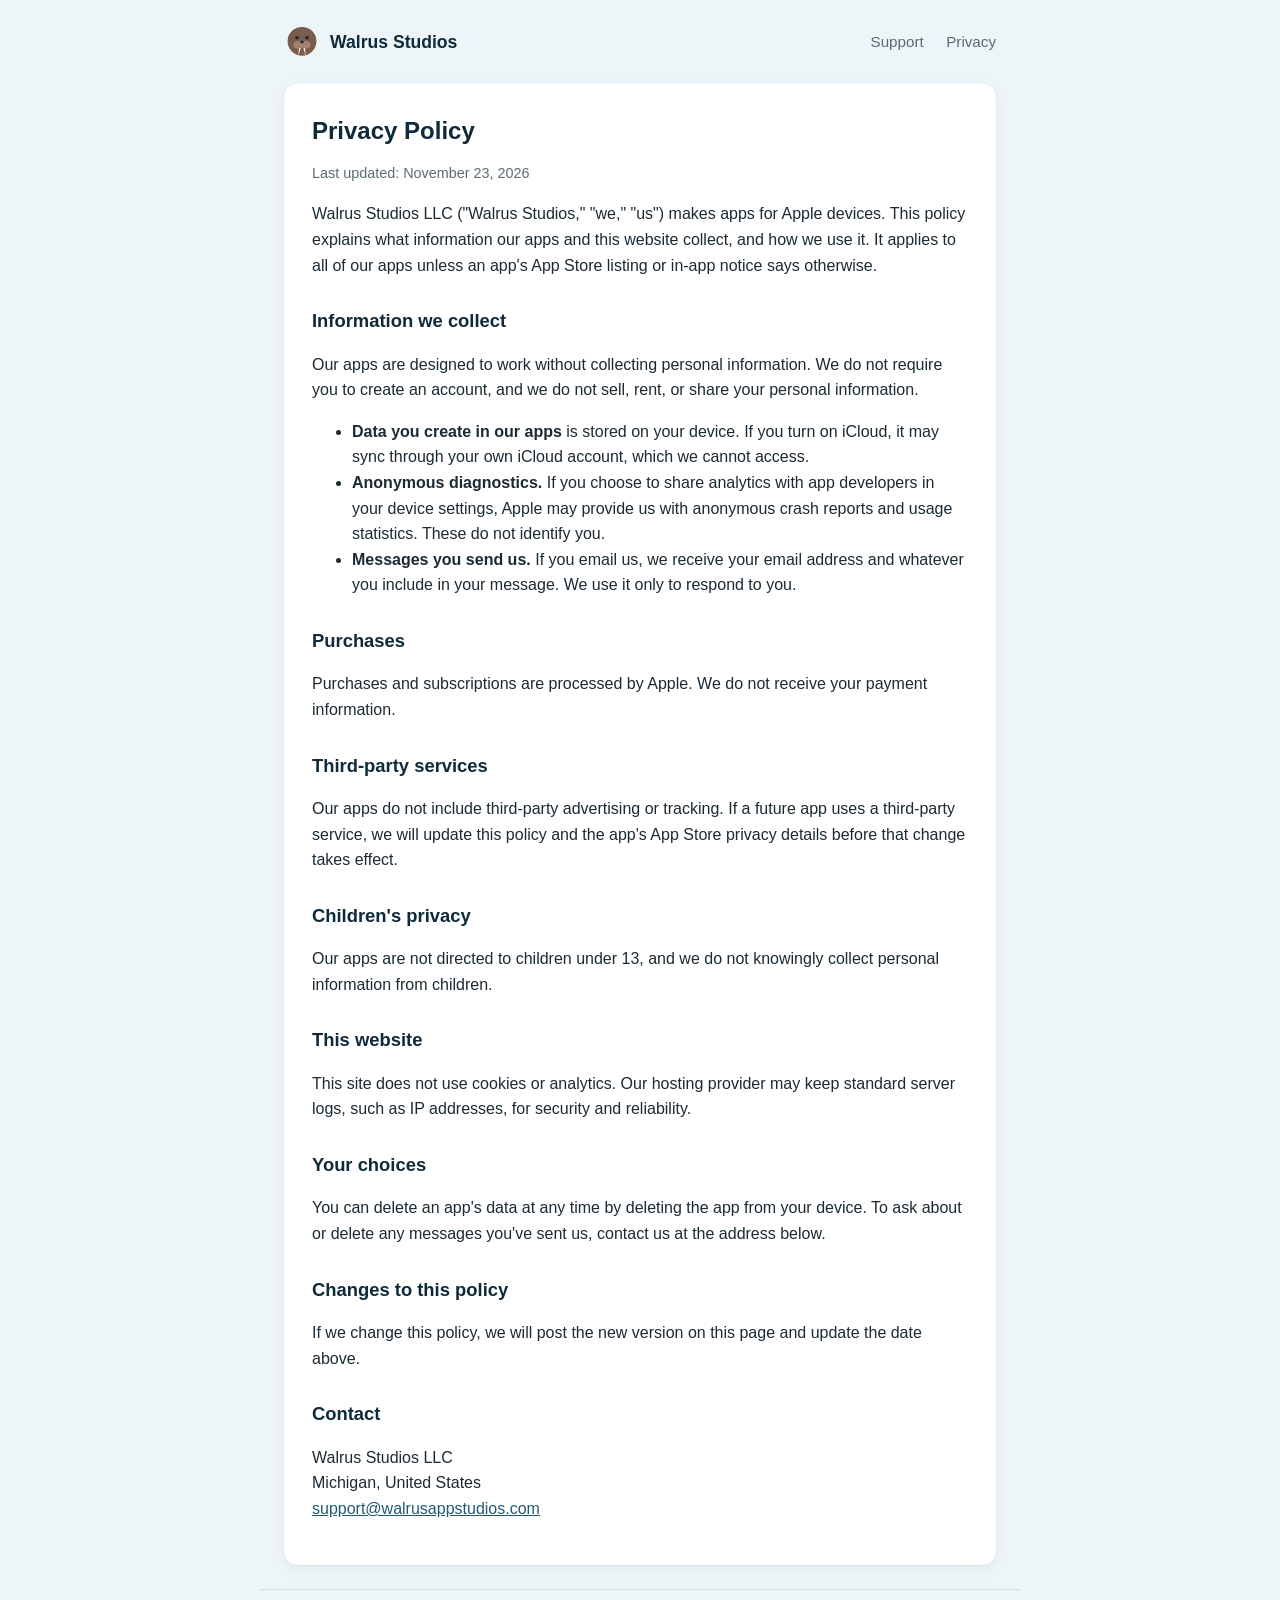
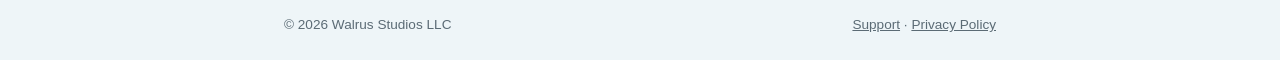
==== privacy.html @ 6e71cb90 "Add files via upload" ====
<!DOCTYPE html>
<html lang="en">
<head>
  <meta charset="utf-8">
  <meta name="viewport" content="width=device-width, initial-scale=1">
  <title>Privacy Policy – Walrus Studios</title>
  <link rel="icon" href="favicon.svg" type="image/svg+xml">
  <link rel="stylesheet" href="style.css">
</head>
<body>
  <header class="site">
    <a class="brand" href="index.html">
      <svg viewBox="0 0 100 100" aria-hidden="true">
        <circle cx="50" cy="48" r="40" fill="#7a5c4a"/>
        <circle cx="36" cy="38" r="5" fill="#0f2a3a"/>
        <circle cx="64" cy="38" r="5" fill="#0f2a3a"/>
        <ellipse cx="40" cy="58" rx="14" ry="11" fill="#a3826c"/>
        <ellipse cx="60" cy="58" rx="14" ry="11" fill="#a3826c"/>
        <ellipse cx="50" cy="50" rx="5" ry="3.5" fill="#0f2a3a"/>
        <path d="M42 66 L39 92 L46 68 Z" fill="#f6efe2"/>
        <path d="M58 66 L61 92 L54 68 Z" fill="#f6efe2"/>
      </svg>
      Walrus Studios
    </a>
    <nav>
      <a href="support.html">Support</a>
      <a href="privacy.html">Privacy</a>
    </nav>
  </header>

  <main>
    <article class="panel">
      <h1>Privacy Policy</h1>
      <p class="updated">Last updated: November 23, 2026</p>

      <p>Walrus Studios LLC ("Walrus Studios," "we," "us") makes apps for Apple devices. This policy explains what information our apps and this website collect, and how we use it. It applies to all of our apps unless an app's App Store listing or in-app notice says otherwise.</p>

      <h2>Information we collect</h2>
      <p>Our apps are designed to work without collecting personal information. We do not require you to create an account, and we do not sell, rent, or share your personal information.</p>
      <ul>
        <li><strong>Data you create in our apps</strong> is stored on your device. If you turn on iCloud, it may sync through your own iCloud account, which we cannot access.</li>
        <li><strong>Anonymous diagnostics.</strong> If you choose to share analytics with app developers in your device settings, Apple may provide us with anonymous crash reports and usage statistics. These do not identify you.</li>
        <li><strong>Messages you send us.</strong> If you email us, we receive your email address and whatever you include in your message. We use it only to respond to you.</li>
      </ul>

      <h2>Purchases</h2>
      <p>Purchases and subscriptions are processed by Apple. We do not receive your payment information.</p>

      <h2>Third-party services</h2>
      <p>Our apps do not include third-party advertising or tracking. If a future app uses a third-party service, we will update this policy and the app's App Store privacy details before that change takes effect.</p>

      <h2>Children's privacy</h2>
      <p>Our apps are not directed to children under 13, and we do not knowingly collect personal information from children.</p>

      <h2>This website</h2>
      <p>This site does not use cookies or analytics. Our hosting provider may keep standard server logs, such as IP addresses, for security and reliability.</p>

      <h2>Your choices</h2>
      <p>You can delete an app's data at any time by deleting the app from your device. To ask about or delete any messages you've sent us, contact us at the address below.</p>

      <h2>Changes to this policy</h2>
      <p>If we change this policy, we will post the new version on this page and update the date above.</p>

      <h2>Contact</h2>
      <p>Walrus Studios LLC<br>
      Michigan, United States<br>
      <a href="mailto:support@walrusappstudios.com">support@walrusappstudios.com</a></p>
    </article>
  </main>

  <footer class="site">
    <span>&copy; <span id="year">2026</span> Walrus Studios LLC</span>
    <span><a href="support.html">Support</a> &middot; <a href="privacy.html">Privacy Policy</a></span>
  </footer>
  <script>document.getElementById("year").textContent = new Date().getFullYear();</script>
</body>
</html>
---- style.css ----
:root {
  --ice: #eef5f8;
  --deep: #0f2a3a;
  --sea: #1f5a74;
  --tusk: #f6efe2;
  --accent: #e0894a;
  --text: #1b2a33;
  --muted: #5b6b75;
  --max: 760px;
}

* { box-sizing: border-box; }

html, body {
  margin: 0;
  padding: 0;
  background: var(--ice);
  color: var(--text);
  font-family: -apple-system, BlinkMacSystemFont, "SF Pro Text", "Segoe UI", Roboto, Helvetica, Arial, sans-serif;
  line-height: 1.6;
  -webkit-font-smoothing: antialiased;
}

a { color: var(--sea); }
a:hover { color: var(--accent); }

header.site {
  max-width: var(--max);
  margin: 0 auto;
  padding: 24px 24px 0;
  display: flex;
  align-items: center;
  justify-content: space-between;
}

header.site .brand {
  display: flex;
  align-items: center;
  gap: 10px;
  text-decoration: none;
  color: var(--deep);
  font-weight: 700;
  font-size: 1.1rem;
}

header.site .brand svg { width: 36px; height: 36px; }

header.site nav a {
  margin-left: 18px;
  text-decoration: none;
  color: var(--muted);
  font-size: 0.95rem;
}
header.site nav a:hover { color: var(--deep); }

main {
  max-width: var(--max);
  margin: 0 auto;
  padding: 24px;
}

.hero {
  text-align: center;
  padding: 64px 0 48px;
}

.hero svg.mascot {
  width: 160px;
  height: 160px;
  margin-bottom: 16px;
}

.hero h1 {
  font-size: clamp(2.2rem, 6vw, 3.2rem);
  margin: 0 0 8px;
  color: var(--deep);
  letter-spacing: -0.02em;
}

.hero p.tagline {
  font-size: 1.2rem;
  color: var(--muted);
  margin: 0 auto;
  max-width: 480px;
}

.cards {
  display: grid;
  grid-template-columns: repeat(auto-fit, minmax(200px, 1fr));
  gap: 16px;
  margin: 24px 0 48px;
}

.card {
  background: #fff;
  border-radius: 14px;
  padding: 20px;
  box-shadow: 0 1px 2px rgba(15, 42, 58, 0.06), 0 4px 16px rgba(15, 42, 58, 0.05);
}

.card h3 { margin: 0 0 6px; color: var(--deep); font-size: 1.05rem; }
.card p { margin: 0; color: var(--muted); font-size: 0.95rem; }

.panel {
  background: #fff;
  border-radius: 14px;
  padding: 28px;
  box-shadow: 0 1px 2px rgba(15, 42, 58, 0.06), 0 4px 16px rgba(15, 42, 58, 0.05);
}

.panel h1 { margin-top: 0; color: var(--deep); }
.panel h2 { color: var(--deep); font-size: 1.15rem; margin-top: 28px; }
.panel .updated { color: var(--muted); font-size: 0.9rem; margin-top: -8px; }

.contact {
  text-align: center;
  margin-bottom: 48px;
}

.button {
  display: inline-block;
  background: var(--deep);
  color: #fff;
  text-decoration: none;
  padding: 12px 22px;
  border-radius: 999px;
  font-weight: 600;
}
.button:hover { background: var(--sea); color: #fff; }

footer.site {
  max-width: var(--max);
  margin: 0 auto;
  padding: 24px;
  border-top: 1px solid rgba(15, 42, 58, 0.1);
  color: var(--muted);
  font-size: 0.85rem;
  display: flex;
  flex-wrap: wrap;
  justify-content: space-between;
  gap: 8px;
}
footer.site a { color: var(--muted); }

@media (prefers-color-scheme: dark) {
  :root {
    --ice: #0c1b24;
    --text: #e3ecf1;
    --muted: #9fb2bd;
    --deep: #e8f1f5;
    --sea: #7fc0dc;
  }
  .card, .panel { background: #13283a; box-shadow: none; }
  .button { background: var(--accent); color: #0c1b24; }
  .button:hover { background: #f0a06a; color: #0c1b24; }
  footer.site { border-top-color: rgba(255, 255, 255, 0.1); }
}
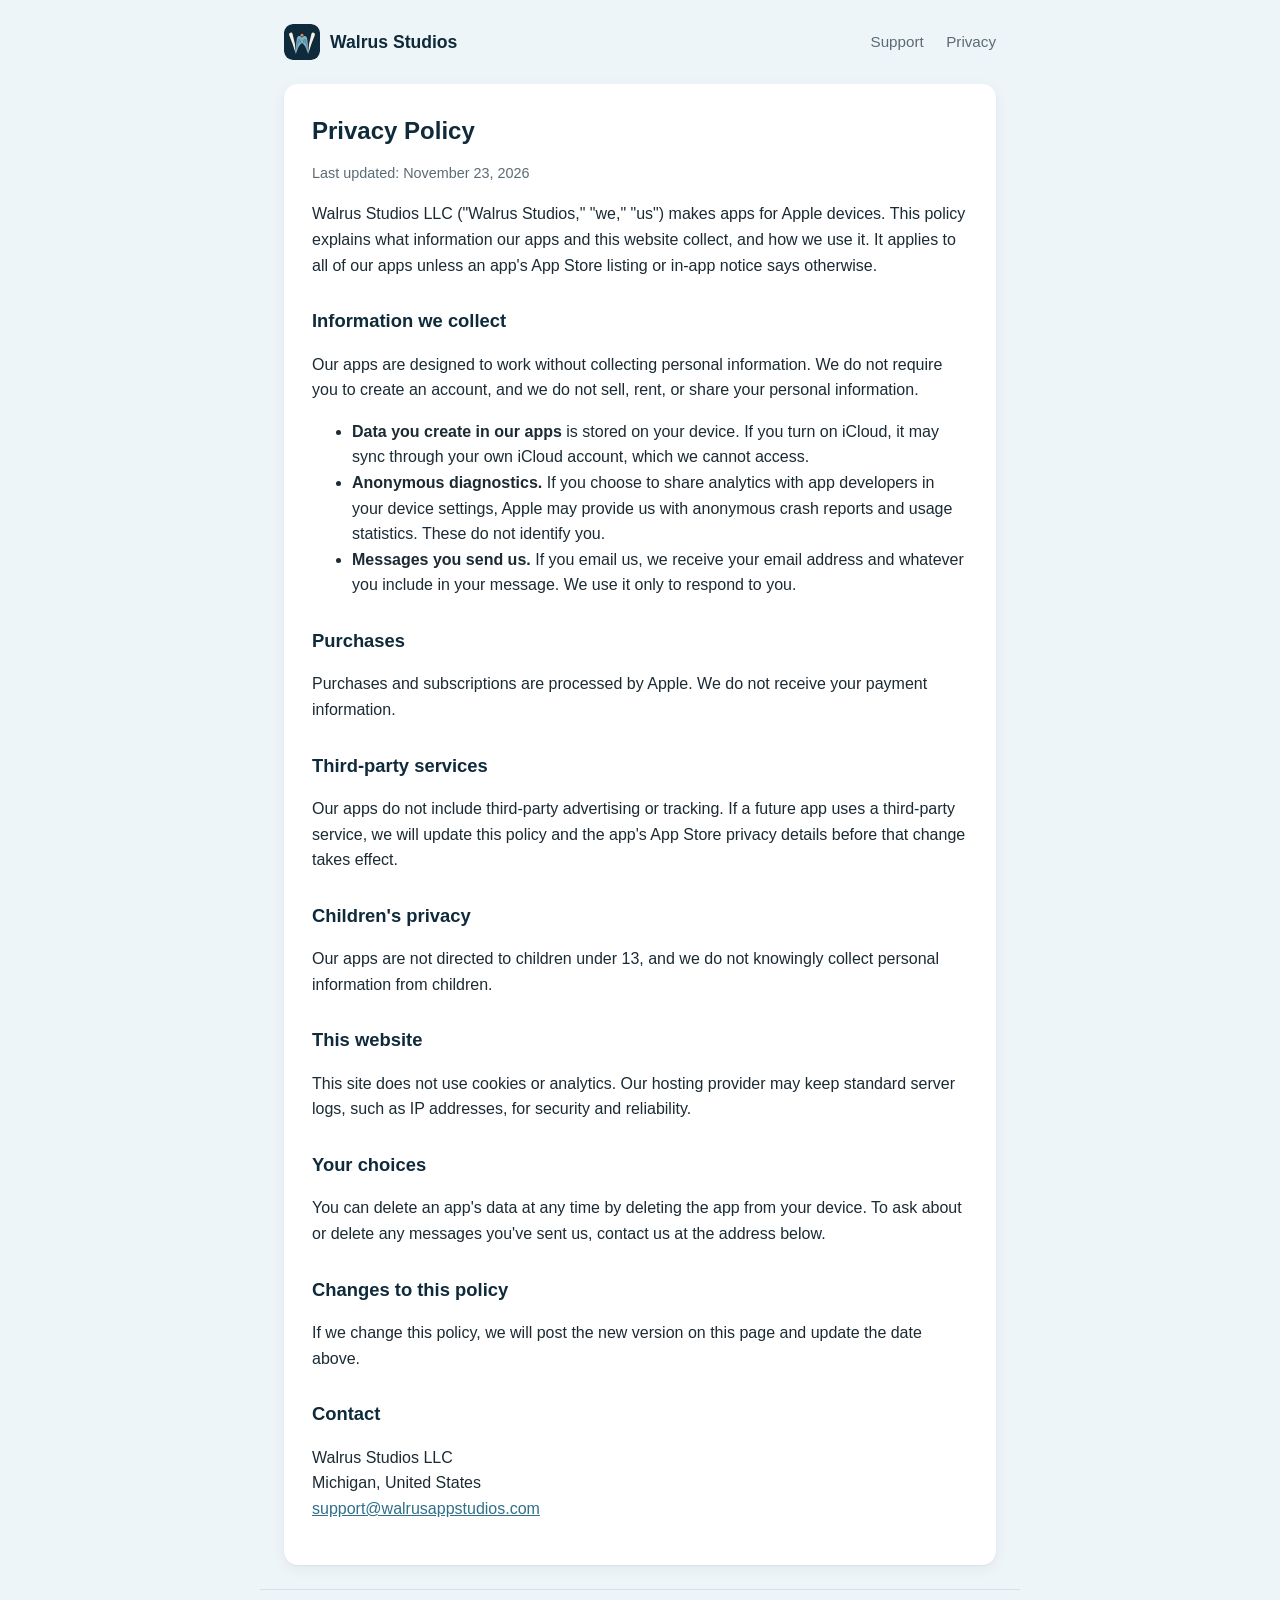
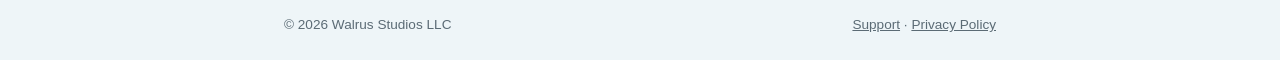
==== commit ad3cbe05: "Add files via upload" ====
--- a/privacy.html
+++ b/privacy.html
@@ -4,22 +4,17 @@
   <meta charset="utf-8">
   <meta name="viewport" content="width=device-width, initial-scale=1">
   <title>Privacy Policy – Walrus Studios</title>
+  <link rel="icon" href="favicon.ico" sizes="any">
   <link rel="icon" href="favicon.svg" type="image/svg+xml">
+  <link rel="apple-touch-icon" href="apple-touch-icon.png">
+  <link rel="manifest" href="site.webmanifest">
+  <meta name="theme-color" content="#0f2a3a">
   <link rel="stylesheet" href="style.css">
 </head>
 <body>
   <header class="site">
     <a class="brand" href="index.html">
-      <svg viewBox="0 0 100 100" aria-hidden="true">
-        <circle cx="50" cy="48" r="40" fill="#7a5c4a"/>
-        <circle cx="36" cy="38" r="5" fill="#0f2a3a"/>
-        <circle cx="64" cy="38" r="5" fill="#0f2a3a"/>
-        <ellipse cx="40" cy="58" rx="14" ry="11" fill="#a3826c"/>
-        <ellipse cx="60" cy="58" rx="14" ry="11" fill="#a3826c"/>
-        <ellipse cx="50" cy="50" rx="5" ry="3.5" fill="#0f2a3a"/>
-        <path d="M42 66 L39 92 L46 68 Z" fill="#f6efe2"/>
-        <path d="M58 66 L61 92 L54 68 Z" fill="#f6efe2"/>
-      </svg>
+      <img src="logo.svg" alt="" width="36" height="36">
       Walrus Studios
     </a>
     <nav>
--- a/style.css
+++ b/style.css
@@ -1,7 +1,8 @@
 :root {
   --ice: #eef5f8;
   --deep: #0f2a3a;
-  --sea: #1f5a74;
+  --sea: #2f6f8a;
+  --frost: #7fb3c8;
   --tusk: #f6efe2;
   --accent: #e0894a;
   --text: #1b2a33;
@@ -43,7 +44,7 @@
   font-size: 1.1rem;
 }
 
-header.site .brand svg { width: 36px; height: 36px; }
+header.site .brand img { width: 36px; height: 36px; border-radius: 9px; display: block; }
 
 header.site nav a {
   margin-left: 18px;
@@ -64,10 +65,12 @@
   padding: 64px 0 48px;
 }
 
-.hero svg.mascot {
+.hero img.mascot {
   width: 160px;
   height: 160px;
-  margin-bottom: 16px;
+  margin-bottom: 20px;
+  border-radius: 36px;
+  box-shadow: 0 10px 30px rgba(15, 42, 58, 0.25);
 }
 
 .hero h1 {
@@ -98,6 +101,7 @@
   box-shadow: 0 1px 2px rgba(15, 42, 58, 0.06), 0 4px 16px rgba(15, 42, 58, 0.05);
 }
 
+.card { border-top: 4px solid var(--frost); }
 .card h3 { margin: 0 0 6px; color: var(--deep); font-size: 1.05rem; }
 .card p { margin: 0; color: var(--muted); font-size: 0.95rem; }
 
@@ -126,7 +130,7 @@
   border-radius: 999px;
   font-weight: 600;
 }
-.button:hover { background: var(--sea); color: #fff; }
+.button:hover { background: var(--accent); color: #fff; }
 
 footer.site {
   max-width: var(--max);
@@ -154,4 +158,6 @@
   .button { background: var(--accent); color: #0c1b24; }
   .button:hover { background: #f0a06a; color: #0c1b24; }
   footer.site { border-top-color: rgba(255, 255, 255, 0.1); }
+  .hero img.mascot { box-shadow: 0 0 0 1px rgba(127, 179, 200, 0.35), 0 10px 30px rgba(0, 0, 0, 0.4); }
+  header.site .brand img { box-shadow: 0 0 0 1px rgba(127, 179, 200, 0.35); }
 }
